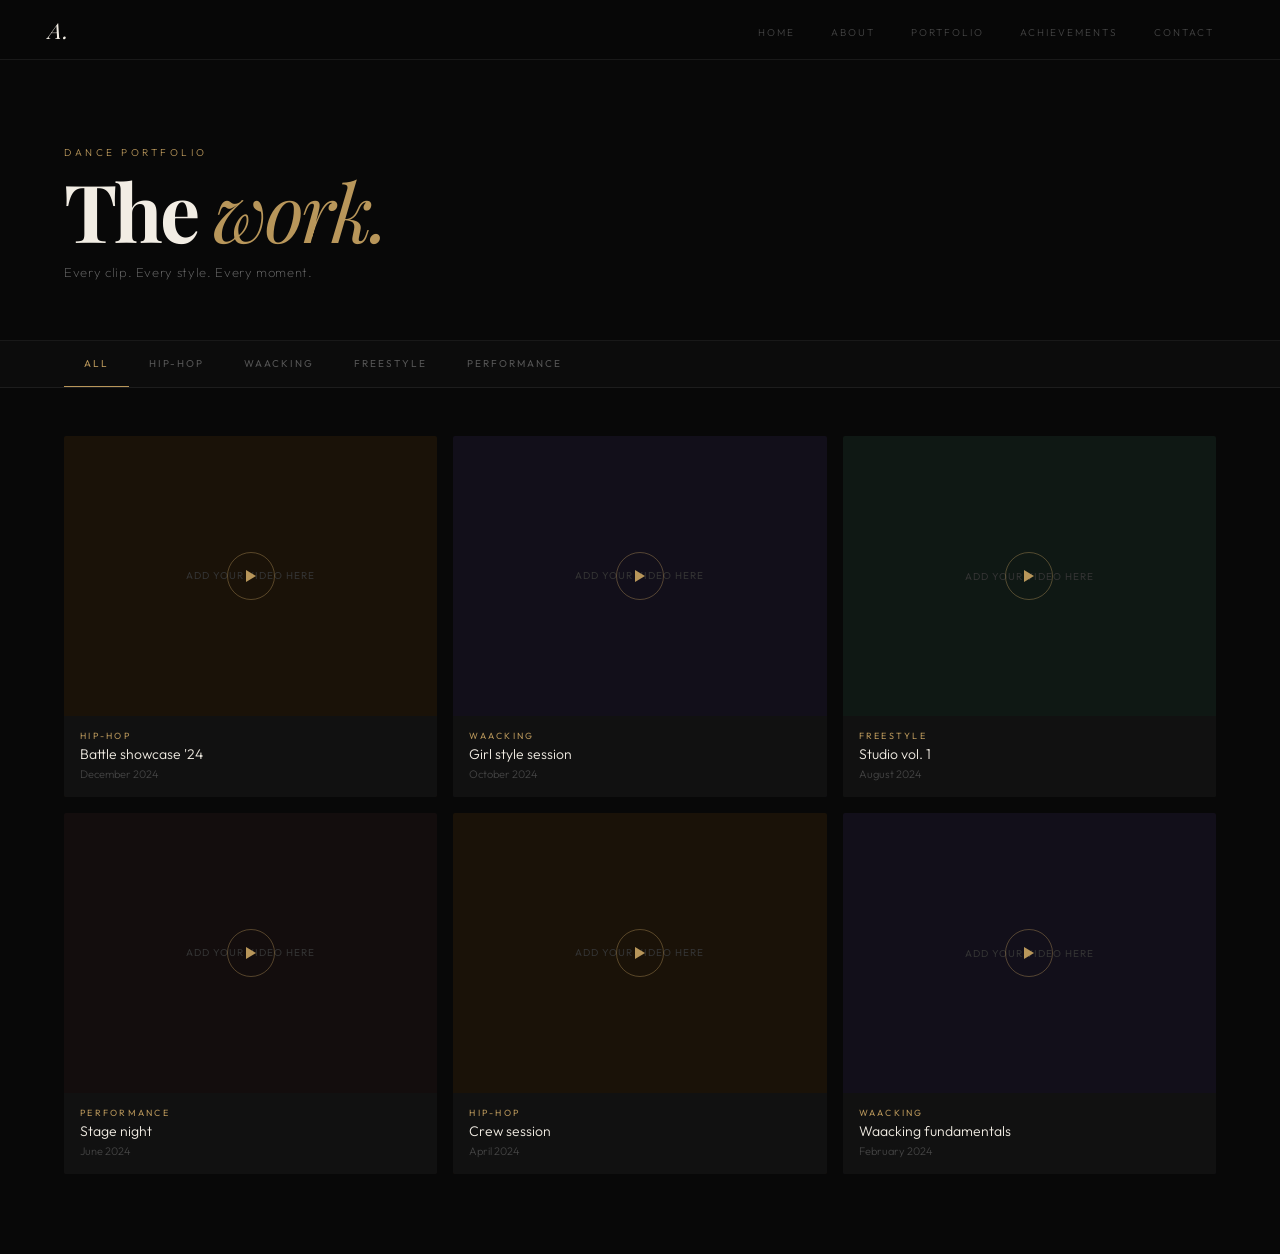
==== portfolio.html @ 3e4f7e70 "Add files via upload" ====
<!DOCTYPE html>
<html lang="en">
<head>
  <meta charset="UTF-8" />
  <meta name="viewport" content="width=device-width, initial-scale=1.0"/>
  <title>Angie — Dance Portfolio</title>
  <link rel="stylesheet" href="style.css" />
  <link rel="stylesheet" href="portfolio.css" />
  <link href="https://fonts.googleapis.com/css2?family=Playfair+Display:ital,wght@0,400;0,700;1,400;1,700&family=Outfit:wght@200;300;400&display=swap" rel="stylesheet"/>
</head>
<body>

  <nav class="nav">
    <div class="nav-brand">A.</div>
    <ul class="nav-links">
      <li><a href="index.html">Home</a></li>
      <li><a href="index.html#about">About</a></li>
      <li><a href="portfolio.html" class="active">Portfolio</a></li>
      <li><a href="index.html#achievements">Achievements</a></li>
      <li><a href="index.html#contact">Contact</a></li>
    </ul>
    <button class="nav-toggle" aria-label="menu">☰</button>
  </nav>

  <!-- PAGE HEADER -->
  <div class="port-header">
    <span class="eyebrow">Dance portfolio</span>
    <h1 class="port-title">The <em>work.</em></h1>
    <p class="port-sub">Every clip. Every style. Every moment.</p>
  </div>

  <!-- FILTER TABS -->
  <div class="filter-bar">
    <button class="filter-btn active" data-filter="all">All</button>
    <button class="filter-btn" data-filter="hiphop">Hip-hop</button>
    <button class="filter-btn" data-filter="waacking">Waacking</button>
    <button class="filter-btn" data-filter="freestyle">Freestyle</button>
    <button class="filter-btn" data-filter="performance">Performance</button>
  </div>

  <!-- PORTFOLIO MASONRY GRID -->
  <div class="port-grid" id="portGrid">

    <!--
    ═══════════════════════════════════════════
    HOW TO ADD YOUR OWN VIDEOS / PHOTOS:
    ═══════════════════════════════════════════

    For a VIDEO (YouTube or local file):
      <div class="port-item" data-cat="hiphop">
        <video poster="images/thumbnail.jpg" controls>
          <source src="videos/your-video.mp4" type="video/mp4">
        </video>
        <div class="port-item-info">
          <span class="card-tag">Hip-hop</span>
          <p class="card-name">Your title here</p>
          <p class="port-date">March 2024</p>
        </div>
      </div>

    For a YOUTUBE embed (replace VIDEO_ID with your real YouTube ID):
      <div class="port-item" data-cat="waacking">
        <div class="yt-embed">
          <iframe src="https://www.youtube.com/embed/VIDEO_ID" allowfullscreen></iframe>
        </div>
        <div class="port-item-info">
          <span class="card-tag">Waacking</span>
          <p class="card-name">Your title here</p>
          <p class="port-date">January 2024</p>
        </div>
      </div>

    data-cat options: hiphop / waacking / freestyle / performance
    ═══════════════════════════════════════════
    -->

    <div class="port-item" data-cat="hiphop" style="background:#1a1208;">
      <div class="port-item-thumb">
        <div class="play-btn">
          <svg width="10" height="12" viewBox="0 0 10 12" fill="#b8965a"><polygon points="0,0 10,6 0,12"/></svg>
        </div>
        <span class="thumb-label">Add your video here</span>
      </div>
      <div class="port-item-info">
        <span class="card-tag">Hip-hop</span>
        <p class="card-name">Battle showcase '24</p>
        <p class="port-date">December 2024</p>
      </div>
    </div>

    <div class="port-item" data-cat="waacking" style="background:#120f1a;">
      <div class="port-item-thumb">
        <div class="play-btn">
          <svg width="10" height="12" viewBox="0 0 10 12" fill="#b8965a"><polygon points="0,0 10,6 0,12"/></svg>
        </div>
        <span class="thumb-label">Add your video here</span>
      </div>
      <div class="port-item-info">
        <span class="card-tag">Waacking</span>
        <p class="card-name">Girl style session</p>
        <p class="port-date">October 2024</p>
      </div>
    </div>

    <div class="port-item" data-cat="freestyle" style="background:#0f1814;">
      <div class="port-item-thumb">
        <div class="play-btn">
          <svg width="10" height="12" viewBox="0 0 10 12" fill="#b8965a"><polygon points="0,0 10,6 0,12"/></svg>
        </div>
        <span class="thumb-label">Add your video here</span>
      </div>
      <div class="port-item-info">
        <span class="card-tag">Freestyle</span>
        <p class="card-name">Studio vol. 1</p>
        <p class="port-date">August 2024</p>
      </div>
    </div>

    <div class="port-item" data-cat="performance" style="background:#130d0d;">
      <div class="port-item-thumb">
        <div class="play-btn">
          <svg width="10" height="12" viewBox="0 0 10 12" fill="#b8965a"><polygon points="0,0 10,6 0,12"/></svg>
        </div>
        <span class="thumb-label">Add your video here</span>
      </div>
      <div class="port-item-info">
        <span class="card-tag">Performance</span>
        <p class="card-name">Stage night</p>
        <p class="port-date">June 2024</p>
      </div>
    </div>

    <div class="port-item" data-cat="hiphop" style="background:#1a1208;">
      <div class="port-item-thumb">
        <div class="play-btn">
          <svg width="10" height="12" viewBox="0 0 10 12" fill="#b8965a"><polygon points="0,0 10,6 0,12"/></svg>
        </div>
        <span class="thumb-label">Add your video here</span>
      </div>
      <div class="port-item-info">
        <span class="card-tag">Hip-hop</span>
        <p class="card-name">Crew session</p>
        <p class="port-date">April 2024</p>
      </div>
    </div>

    <div class="port-item" data-cat="waacking" style="background:#120f1a;">
      <div class="port-item-thumb">
        <div class="play-btn">
          <svg width="10" height="12" viewBox="0 0 10 12" fill="#b8965a"><polygon points="0,0 10,6 0,12"/></svg>
        </div>
        <span class="thumb-label">Add your video here</span>
      </div>
      <div class="port-item-info">
        <span class="card-tag">Waacking</span>
        <p class="card-name">Waacking fundamentals</p>
        <p class="port-date">February 2024</p>
      </div>
    </div>

  </div>

  <script src="script.js"></script>
</body>
</html>
---- style.css ----
/* ═══════════════════════════════════════════════
   ANGIE — Personal Website Stylesheet
   ═══════════════════════════════════════════════
   COLORS:
     --gold   : #b8965a  ← your signature accent
     --dark   : #080808  ← background for dark sections
     --cream  : #f2ede4  ← text on dark backgrounds
     --mid    : #666     ← muted text
   ═══════════════════════════════════════════════ */

:root {
  --gold: #b8965a;
  --gold-dark: #3a2a10;
  --dark: #080808;
  --dark-2: #0c0c0c;
  --dark-3: #111;
  --cream: #f2ede4;
  --mid: #666;
  --muted: #444;
  --border: rgba(255,255,255,0.07);
  --font-display: 'Playfair Display', serif;
  --font-body: 'Outfit', sans-serif;
}

/* ── RESET ── */
*, *::before, *::after { box-sizing: border-box; margin: 0; padding: 0; }
html { scroll-behavior: smooth; }
body {
  font-family: var(--font-body);
  background: var(--dark);
  color: var(--cream);
  overflow-x: hidden;
}
a { text-decoration: none; color: inherit; }
ul { list-style: none; }
img { max-width: 100%; display: block; }

/* ── NAVIGATION ── */
.nav {
  position: fixed; top: 0; left: 0; right: 0; z-index: 100;
  display: flex; align-items: center;
  justify-content: space-between;
  padding: 0 48px;
  background: rgba(8,8,8,0.92);
  backdrop-filter: blur(12px);
  border-bottom: 0.5px solid var(--border);
  height: 60px;
}
.nav-brand {
  font-family: var(--font-display);
  font-size: 22px; font-style: italic;
  color: var(--cream); letter-spacing: 1px;
}
.nav-links {
  display: flex; gap: 0; align-items: center;
}
.nav-links a {
  font-size: 10px; letter-spacing: 0.2em;
  text-transform: uppercase; color: var(--muted);
  padding: 20px 18px;
  border-bottom: 1.5px solid transparent;
  transition: color 0.2s, border-color 0.2s;
  font-weight: 300;
}
.nav-links a:hover,
.nav-links a.active {
  color: var(--gold);
  border-bottom-color: var(--gold);
}
.nav-toggle { display: none; background: none; border: none; color: var(--cream); font-size: 20px; cursor: pointer; }

/* ── HERO ── */
.hero {
  min-height: 100vh;
  display: grid; grid-template-columns: 1fr 1fr;
  position: relative; overflow: hidden;
  padding-top: 60px;
}
.diagonal-slice {
  position: absolute;
  top: 0; right: 38%;
  width: 1.5px; height: 100%;
  background: linear-gradient(180deg, transparent, var(--gold) 25%, var(--gold) 75%, transparent);
  transform: rotate(8deg) translateX(40px);
  opacity: 0.5; pointer-events: none;
}
.hero-left {
  padding: 80px 64px;
  display: flex; flex-direction: column;
  justify-content: center; gap: 16px;
  position: relative; z-index: 2;
}
.eyebrow {
  font-size: 10px; letter-spacing: 0.35em;
  text-transform: uppercase; color: var(--gold);
  font-weight: 300;
}
.hero-name {
  font-family: var(--font-display);
  font-size: clamp(56px, 8vw, 80px);
  font-weight: 700; line-height: 0.92;
  color: var(--cream); letter-spacing: -3px;
}
.hero-name .italic-line {
  display: block; font-style: italic;
  font-weight: 400; color: var(--gold);
  font-size: clamp(64px, 9vw, 90px);
  letter-spacing: -4px;
}
.tagline {
  font-size: 14px; font-weight: 200;
  color: var(--mid); line-height: 1.8;
  max-width: 280px;
  border-left: 1px solid #2a2a2a;
  padding-left: 16px; margin-top: 8px;
}
.hero-actions {
  display: flex; align-items: center;
  gap: 20px; margin-top: 16px;
}
.btn-gold {
  background: var(--gold); color: var(--dark);
  padding: 12px 28px;
  font-size: 11px; letter-spacing: 0.15em;
  text-transform: uppercase; font-weight: 400;
  border-radius: 1px;
  transition: opacity 0.2s;
}
.btn-gold:hover { opacity: 0.85; }
.btn-line {
  font-size: 12px; color: var(--muted);
  letter-spacing: 0.05em;
  text-decoration: underline;
  text-underline-offset: 5px;
  transition: color 0.2s;
}
.btn-line:hover { color: var(--cream); }
.hero-right {
  background: #0f0d0b;
  display: flex; align-items: flex-end;
  justify-content: center; overflow: hidden;
  position: relative;
}
/* ── PHOTO: when you add your real photo it fills this area ── */
.hero-right img {
  width: 100%; height: 100%;
  object-fit: cover; object-position: top center;
}
.photo-placeholder {
  width: 100%; height: 100%;
  display: flex; align-items: center; justify-content: center;
  min-height: 400px;
}
.photo-frame {
  border: 0.5px solid #2a2520;
  padding: 40px; text-align: center;
  position: relative;
}
.photo-frame::before {
  content: ''; position: absolute; top: -16px; right: -16px;
  width: 32px; height: 32px;
  border-top: 1px solid var(--gold); border-right: 1px solid var(--gold);
}
.photo-frame::after {
  content: ''; position: absolute; bottom: -16px; left: -16px;
  width: 32px; height: 32px;
  border-bottom: 1px solid var(--gold); border-left: 1px solid var(--gold);
}
.photo-hint { font-size: 13px; color: var(--muted); margin-bottom: 8px; line-height: 1.6; }
.photo-code { font-size: 11px; color: #333; font-family: monospace; }
.scroll-hint {
  position: absolute; bottom: 28px; left: 64px;
  font-size: 10px; color: #333;
  letter-spacing: 0.25em; text-transform: uppercase;
  display: flex; align-items: center; gap: 10px; z-index: 2;
}
.scroll-line { width: 32px; height: 1px; background: #333; }

/* ── TICKER STRIP ── */
.ticker {
  background: var(--gold);
  overflow: hidden; white-space: nowrap;
  padding: 12px 0;
}
.ticker-track {
  display: inline-flex; gap: 32px;
  animation: ticker 18s linear infinite;
}
.ticker-track span {
  font-size: 10px; letter-spacing: 0.3em;
  text-transform: uppercase; color: var(--gold-dark);
  font-weight: 400;
}
.ticker-track .dot { opacity: 0.4; font-size: 14px; }
@keyframes ticker {
  from { transform: translateX(0); }
  to { transform: translateX(-50%); }
}

/* ── ABOUT ── */
.about {
  background: #f5f0e8;
  display: grid; grid-template-columns: 1fr 1fr;
}
.about-left {
  padding: 80px 64px;
  border-right: 0.5px solid #ddd8ce;
}
.about-right {
  padding: 80px 64px;
  display: flex; flex-direction: column;
  justify-content: center;
}
.section-kicker {
  font-size: 10px; letter-spacing: 0.3em;
  text-transform: uppercase; color: var(--gold);
  margin-bottom: 20px; font-weight: 300;
  display: block;
}
.section-heading {
  font-family: var(--font-display);
  font-size: clamp(32px, 4vw, 44px);
  font-weight: 400; line-height: 1.1;
  color: #1a1612; margin-bottom: 24px;
}
.section-heading.light { color: var(--cream); }
.section-heading em { font-style: italic; color: var(--gold); }
.body-text {
  font-size: 14px; font-weight: 200;
  color: #5a5248; line-height: 1.9;
  margin-bottom: 16px;
}
.stat-row {
  display: flex; justify-content: space-between;
  align-items: baseline; padding: 20px 0;
  border-bottom: 0.5px solid #ddd8ce;
}
.stat-row:first-child { padding-top: 0; }
.stat-row:last-child { border-bottom: none; padding-bottom: 0; }
.stat-n {
  font-family: var(--font-display);
  font-size: 48px; font-weight: 700;
  color: #1a1612; line-height: 1;
}
.stat-desc {
  font-size: 12px; color: #7a7268;
  font-weight: 300; text-align: right;
  line-height: 1.6;
}

/* ── PORTFOLIO PREVIEW ── */
.portfolio-preview {
  background: var(--dark); padding: 80px 64px;
}
.portfolio-header {
  display: flex; justify-content: space-between;
  align-items: flex-end; margin-bottom: 28px;
}
.see-all {
  font-size: 10px; color: var(--gold);
  letter-spacing: 0.2em; text-transform: uppercase;
  text-decoration: underline; text-underline-offset: 5px;
  transition: opacity 0.2s;
}
.see-all:hover { opacity: 0.7; }
.portfolio-grid {
  display: grid;
  grid-template-columns: 2fr 1fr;
  gap: 10px;
}
.p-card {
  position: relative; overflow: hidden;
  cursor: pointer; border-radius: 2px;
  transition: transform 0.3s;
}
.p-card:hover { transform: scale(1.01); }
.p-card-main { aspect-ratio: 4/5; }
.p-card-col { display: flex; flex-direction: column; gap: 10px; }
.p-card-sm { flex: 1; min-height: 160px; }
.play-btn {
  position: absolute; top: 50%; left: 50%;
  transform: translate(-50%, -50%);
  width: 48px; height: 48px;
  border: 1px solid rgba(184,150,90,0.4);
  border-radius: 50%;
  display: flex; align-items: center; justify-content: center;
  transition: border-color 0.2s, background 0.2s;
}
.p-card:hover .play-btn { border-color: var(--gold); background: rgba(184,150,90,0.1); }
.play-btn.small { width: 36px; height: 36px; }
.card-info {
  position: absolute; bottom: 0; left: 0; right: 0;
  padding: 20px 16px 16px;
  background: linear-gradient(transparent, rgba(0,0,0,0.88));
}
.card-tag {
  font-size: 9px; letter-spacing: 0.25em;
  text-transform: uppercase; color: var(--gold);
  display: block; margin-bottom: 4px;
}
.card-name {
  font-size: 14px; color: var(--cream);
  font-weight: 300;
}

/* ── ACHIEVEMENTS ── */
.achievements {
  background: #f5f0e8; padding: 80px 64px;
}
.achievements .section-heading { color: #1a1612; margin-bottom: 40px; }
.ach-grid {
  display: grid;
  grid-template-columns: 1fr 1fr;
  gap: 0 48px;
}
.ach-item {
  display: flex; gap: 24px;
  align-items: flex-start; padding: 20px 0;
  border-bottom: 0.5px solid #ddd8ce;
}
.ach-year {
  font-family: var(--font-display);
  font-size: 24px; color: var(--gold);
  min-width: 52px; font-weight: 400;
  padding-top: 2px;
}
.ach-title {
  font-size: 14px; color: #1a1612;
  margin-bottom: 4px; font-weight: 400;
}
.ach-desc {
  font-size: 13px; color: #7a7268;
  font-weight: 200; line-height: 1.7;
}

/* ── CONTACT / FOOTER ── */
.contact {
  background: var(--gold);
  padding: 80px 64px 32px;
}
.contact-inner {
  display: flex; justify-content: space-between;
  align-items: flex-end; margin-bottom: 48px;
  flex-wrap: wrap; gap: 32px;
}
.contact-heading {
  font-family: var(--font-display);
  font-size: clamp(36px, 5vw, 56px);
  font-weight: 400; font-style: normal;
  color: var(--gold-dark); line-height: 1.1;
}
.contact-heading em { font-style: italic; }
.contact-links {
  display: flex; flex-direction: column;
  gap: 16px; align-items: flex-end;
}
.contact-btn {
  background: var(--gold-dark); color: var(--gold);
  padding: 14px 32px;
  font-size: 11px; letter-spacing: 0.15em;
  text-transform: uppercase; font-weight: 400;
  border-radius: 1px;
  transition: opacity 0.2s;
}
.contact-btn:hover { opacity: 0.8; }
.social-row {
  display: flex; gap: 12px; align-items: center;
}
.social-link {
  font-size: 11px; color: var(--gold-dark);
  letter-spacing: 0.1em; opacity: 0.7;
  text-decoration: underline; text-underline-offset: 4px;
  transition: opacity 0.2s;
}
.social-link:hover { opacity: 1; }
.social-row .dot { color: var(--gold-dark); opacity: 0.4; }
.footer-copy {
  font-size: 11px; color: var(--gold-dark);
  opacity: 0.4; letter-spacing: 0.1em;
  border-top: 0.5px solid rgba(58,42,16,0.2);
  padding-top: 24px;
}

/* ── REVEAL ANIMATIONS ── */
.reveal {
  opacity: 0;
  transform: translateY(28px);
  transition: opacity 0.7s ease, transform 0.7s ease;
}
.reveal.visible {
  opacity: 1;
  transform: translateY(0);
}

/* ── MOBILE ── */
@media (max-width: 768px) {
  .nav { padding: 0 24px; }
  .nav-links { display: none; }
  .nav-toggle { display: block; }
  .hero { grid-template-columns: 1fr; min-height: auto; }
  .hero-left { padding: 100px 28px 48px; }
  .hero-right { min-height: 320px; }
  .scroll-hint { left: 28px; }
  .about { grid-template-columns: 1fr; }
  .about-left { padding: 56px 28px; border-right: none; border-bottom: 0.5px solid #ddd8ce; }
  .about-right { padding: 48px 28px; }
  .portfolio-preview { padding: 56px 28px; }
  .portfolio-grid { grid-template-columns: 1fr; }
  .p-card-main { aspect-ratio: 4/3; }
  .achievements { padding: 56px 28px; }
  .ach-grid { grid-template-columns: 1fr; }
  .contact { padding: 56px 28px 28px; }
  .contact-inner { flex-direction: column; align-items: flex-start; }
  .contact-links { align-items: flex-start; }
}
---- portfolio.css ----
/* ═══════════════════════════════════════════════
   PORTFOLIO PAGE — Additional Styles
   ═══════════════════════════════════════════════ */

.port-header {
  padding: 140px 64px 60px;
  background: var(--dark);
  border-bottom: 0.5px solid var(--border);
}
.port-title {
  font-family: var(--font-display);
  font-size: clamp(48px, 8vw, 80px);
  font-weight: 700; line-height: 0.95;
  color: var(--cream); letter-spacing: -3px;
  margin: 12px 0 16px;
}
.port-title em { font-style: italic; color: var(--gold); font-weight: 400; }
.port-sub {
  font-size: 13px; font-weight: 200;
  color: var(--mid); letter-spacing: 0.05em;
}

/* FILTER BAR */
.filter-bar {
  background: var(--dark-2);
  padding: 0 64px;
  border-bottom: 0.5px solid var(--border);
  display: flex; gap: 0; overflow-x: auto;
}
.filter-btn {
  font-size: 10px; letter-spacing: 0.2em;
  text-transform: uppercase; color: #555;
  padding: 16px 20px;
  border: none; background: none;
  cursor: pointer; font-family: var(--font-body);
  border-bottom: 1.5px solid transparent;
  white-space: nowrap;
  transition: color 0.2s, border-color 0.2s;
}
.filter-btn:hover { color: var(--cream); }
.filter-btn.active { color: var(--gold); border-bottom-color: var(--gold); }

/* PORTFOLIO GRID */
.port-grid {
  background: var(--dark);
  padding: 48px 64px 80px;
  display: grid;
  grid-template-columns: repeat(3, 1fr);
  gap: 16px;
}
.port-item {
  border-radius: 2px; overflow: hidden;
  cursor: pointer;
  transition: transform 0.3s, opacity 0.3s;
}
.port-item.hidden { display: none; }
.port-item:hover { transform: translateY(-4px); }
.port-item-thumb {
  aspect-ratio: 4/3;
  position: relative;
  display: flex; flex-direction: column;
  align-items: center; justify-content: center;
  gap: 12px;
}
.thumb-label {
  font-size: 10px; color: #333;
  letter-spacing: 0.1em; text-transform: uppercase;
}
.port-item-thumb video,
.port-item-thumb iframe {
  position: absolute; inset: 0;
  width: 100%; height: 100%;
  object-fit: cover; border: none;
}
.yt-embed {
  position: relative; width: 100%;
  padding-top: 75%;
}
.yt-embed iframe {
  position: absolute; top: 0; left: 0;
  width: 100%; height: 100%; border: none;
}
.port-item-info {
  padding: 14px 16px 16px;
  background: #111;
}
.port-date {
  font-size: 11px; color: #444;
  margin-top: 4px; font-weight: 300;
}

@media (max-width: 768px) {
  .port-header { padding: 100px 28px 40px; }
  .filter-bar { padding: 0 16px; }
  .port-grid { padding: 32px 16px 56px; grid-template-columns: 1fr; }
}
@media (min-width: 769px) and (max-width: 1024px) {
  .port-grid { grid-template-columns: repeat(2, 1fr); }
}
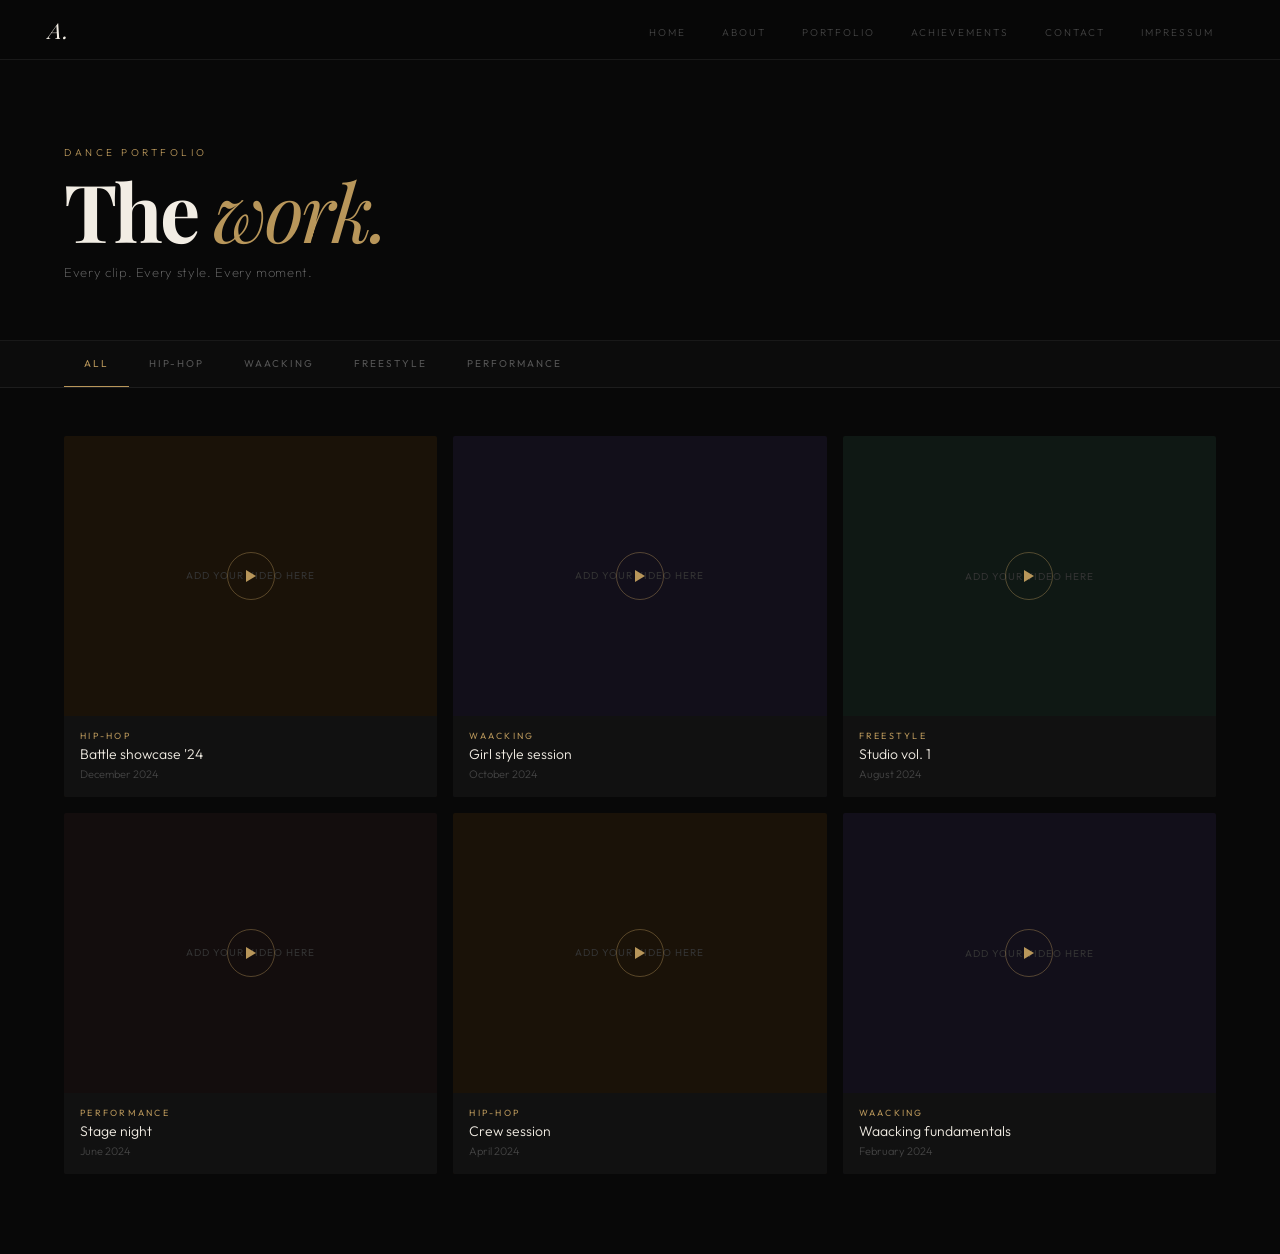
==== commit 282a29a3: "Update impressum" ====
--- a/portfolio.html
+++ b/portfolio.html
@@ -18,6 +18,7 @@
       <li><a href="portfolio.html" class="active">Portfolio</a></li>
       <li><a href="index.html#achievements">Achievements</a></li>
       <li><a href="index.html#contact">Contact</a></li>
+      <li><a href="impressum.html">Impressum</a></li>
     </ul>
     <button class="nav-toggle" aria-label="menu">☰</button>
   </nav>
--- a/style.css
+++ b/style.css
@@ -135,6 +135,9 @@
   transition: color 0.2s;
 }
 .btn-line:hover { color: var(--cream); }
+.cv-downloads .btn-line { background: transparent; border: 1px solid var(--gold); color: var(--gold); padding: 12px 28px; font-size: 11px; letter-spacing: 0.15em; text-transform: uppercase; text-decoration: none; 
+                         border-radius: 1px; transition: background 0.2s, color 0.2s; } 
+.cv-downloads .btn-line:hover { background: var(--gold); color: var(--dark); }
 .hero-right {
   background: #0f0d0b;
   display: flex; align-items: flex-end;
@@ -315,13 +318,13 @@
 }
 .ach-item {
   display: flex; gap: 24px;
-  align-items: flex-start; padding: 20px 0;
-  border-bottom: 0.5px solid #ddd8ce;
+  align-items: flex-start; padding: 24px 0;
+  border-bottom: 1px solid #ddd8ce;
 }
 .ach-year {
   font-family: var(--font-display);
   font-size: 24px; color: var(--gold);
-  min-width: 52px; font-weight: 400;
+  min-width: 90px; font-weight: 600;
   padding-top: 2px;
 }
 .ach-title {
@@ -413,3 +416,34 @@
   .contact-inner { flex-direction: column; align-items: flex-start; }
   .contact-links { align-items: flex-start; }
 }
+
+/* SLIDESHOW */
+.slideshow {
+  position: relative;
+  width: 100%;
+  height: 100%;
+  min-height: 520px;
+  overflow: hidden;
+  border-radius: 4px;
+}
+
+.slide {
+  position: absolute;
+  top: 0; left: 0;
+  width: 100%;
+  height: 100%;
+  opacity: 0;
+  transition: opacity 1s ease-in-out;
+}
+
+.slide.active {
+  opacity: 1;
+}
+
+.slide img {
+  width: 100%;
+  height: 100%;
+  object-fit: cover;
+  object-position: top;
+}
+
